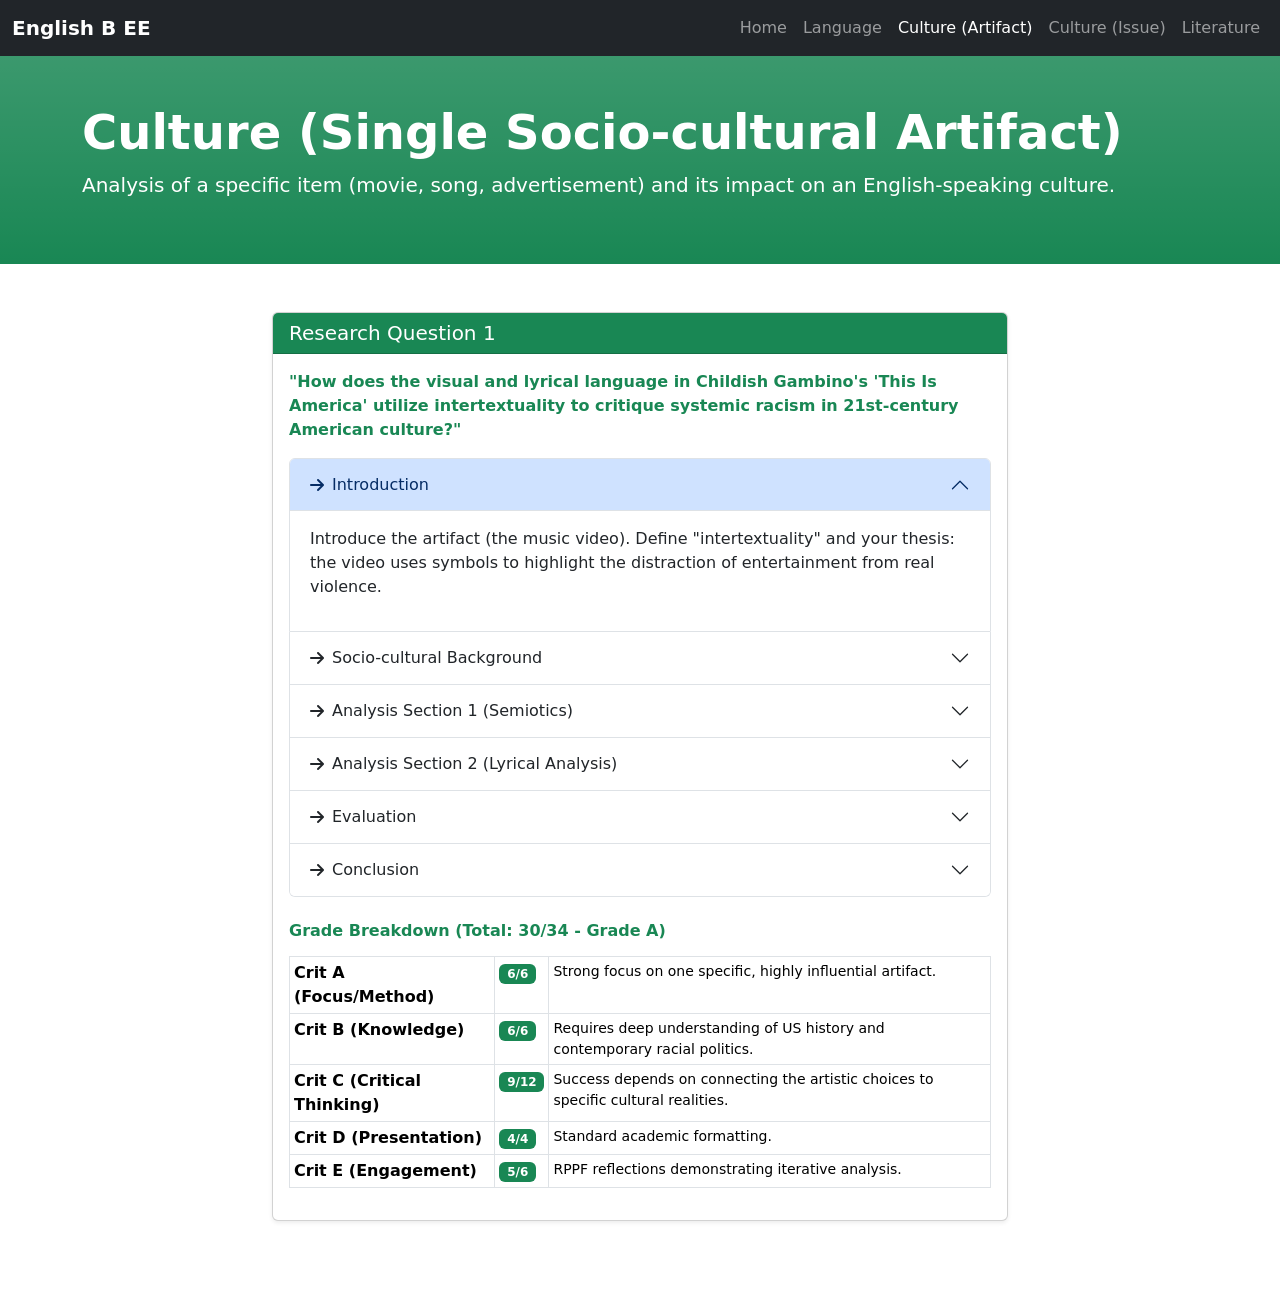
==== templates/culture-artifact.html @ 12790756 "updated" ====
<!doctype html>
<html lang="en">
<head>
    <meta charset="utf-8">
    <meta name="viewport" content="width=device-width, initial-scale=1">
    <title>Culture (Single Socio-cultural Artifact) - English B EE</title>
    <link href="https://cdn.jsdelivr.net/npm/bootstrap@5.0.2/dist/css/bootstrap.min.css" rel="stylesheet">
    <link rel="stylesheet" href="https://cdnjs.cloudflare.com/ajax/libs/font-awesome/6.0.0/css/all.min.css">
    <link rel="stylesheet" href="styles.css">
</head>
<body>

<!-- Navigation -->
<nav class="navbar navbar-expand-lg navbar-dark bg-dark sticky-top">
  <div class="container-fluid">
    <a class="navbar-brand" href="index.html"><strong>English B EE</strong></a>
    <button class="navbar-toggler" type="button" data-bs-toggle="collapse" data-bs-target="#navbarNav">
      <span class="navbar-toggler-icon"></span>
    </button>
    <div class="collapse navbar-collapse" id="navbarNav">
      <ul class="navbar-nav ms-auto">
        <li class="nav-item"><a class="nav-link" href="index.html">Home</a></li>
        <li class="nav-item"><a class="nav-link" href="language.html">Language</a></li>
        <li class="nav-item"><a class="nav-link active" href="culture_artifact.html">Culture (Artifact)</a></li>
        <li class="nav-item"><a class="nav-link" href="culture_issue.html">Culture (Issue)</a></li>
        <li class="nav-item"><a class="nav-link" href="literature.html">Literature</a></li>
      </ul>
    </div>
  </div>
</nav>

<!-- Header -->
<div class="bg-success bg-gradient text-white py-5">
  <div class="container">
    <h1 class="display-5 fw-bold">Culture (Single Socio-cultural Artifact)</h1>
    <p class="lead">Analysis of a specific item (movie, song, advertisement) and its impact on an English-speaking culture.</p>
  </div>
</div>

<!-- Main Content -->
<div class="container my-5">
  <div class="row">
    <div class="col-lg-8 mx-auto">

      <!-- RQ 1 -->
      <div class="card mb-4 shadow-sm">
        <div class="card-header bg-success text-white">
          <h5 class="mb-0">Research Question 1</h5>
        </div>
        <div class="card-body">
          <p class="fw-bold text-success mb-3">"How does the visual and lyrical language in Childish Gambino's 'This Is America' utilize intertextuality to critique systemic racism in 21st-century American culture?"</p>
          
          <div class="accordion" id="rq1Accordion">
            <!-- Introduction -->
            <div class="accordion-item">
              <h2 class="accordion-header">
                <button class="accordion-button" type="button" data-bs-toggle="collapse" data-bs-target="#rq1-intro">
                  <i class="fas fa-arrow-right me-2"></i> Introduction
                </button>
              </h2>
              <div id="rq1-intro" class="accordion-collapse collapse show" data-bs-parent="#rq1Accordion">
                <div class="accordion-body">
                  <p>Introduce the artifact (the music video). Define "intertextuality" and your thesis: the video uses symbols to highlight the distraction of entertainment from real violence.</p>
                </div>
              </div>
            </div>

            <!-- Background -->
            <div class="accordion-item">
              <h2 class="accordion-header">
                <button class="accordion-button collapsed" type="button" data-bs-toggle="collapse" data-bs-target="#rq1-bg">
                  <i class="fas fa-arrow-right me-2"></i> Socio-cultural Background
                </button>
              </h2>
              <div id="rq1-bg" class="accordion-collapse collapse" data-bs-parent="#rq1Accordion">
                <div class="accordion-body">
                  <p>Provide context on US racial tensions and the history of racial caricatures (like Jim Crow) as they relate to the video's imagery.</p>
                </div>
              </div>
            </div>

            <!-- Analysis 1 -->
            <div class="accordion-item">
              <h2 class="accordion-header">
                <button class="accordion-button collapsed" type="button" data-bs-toggle="collapse" data-bs-target="#rq1-analysis1">
                  <i class="fas fa-arrow-right me-2"></i> Analysis Section 1 (Semiotics)
                </button>
              </h2>
              <div id="rq1-analysis1" class="accordion-collapse collapse" data-bs-parent="#rq1Accordion">
                <div class="accordion-body">
                  <p>Analyze visual symbols (the cars, the specific poses, the background chaos) as a "visual language."</p>
                </div>
              </div>
            </div>

            <!-- Analysis 2 -->
            <div class="accordion-item">
              <h2 class="accordion-header">
                <button class="accordion-button collapsed" type="button" data-bs-toggle="collapse" data-bs-target="#rq1-analysis2">
                  <i class="fas fa-arrow-right me-2"></i> Analysis Section 2 (Lyrical Analysis)
                </button>
              </h2>
              <div id="rq1-analysis2" class="accordion-collapse collapse" data-bs-parent="#rq1Accordion">
                <div class="accordion-body">
                  <p>Contrast the upbeat "African-inspired" melodies with the aggressive, violent lyrical interruptions. Analyze specific metaphors like "Gucci on my indoor."</p>
                </div>
              </div>
            </div>

            <!-- Evaluation -->
            <div class="accordion-item">
              <h2 class="accordion-header">
                <button class="accordion-button collapsed" type="button" data-bs-toggle="collapse" data-bs-target="#rq1-eval">
                  <i class="fas fa-arrow-right me-2"></i> Evaluation
                </button>
              </h2>
              <div id="rq1-eval" class="accordion-collapse collapse" data-bs-parent="#rq1Accordion">
                <div class="accordion-body">
                  <p>Discuss the reception of the video by the English-speaking public and its role in the modern cultural conversation.</p>
                </div>
              </div>
            </div>

            <!-- Conclusion -->
            <div class="accordion-item">
              <h2 class="accordion-header">
                <button class="accordion-button collapsed" type="button" data-bs-toggle="collapse" data-bs-target="#rq1-conclusion">
                  <i class="fas fa-arrow-right me-2"></i> Conclusion
                </button>
              </h2>
              <div id="rq1-conclusion" class="accordion-collapse collapse" data-bs-parent="#rq1Accordion">
                <div class="accordion-body">
                  <p>Evaluate if the artifact successfully used language and imagery to provoke a specific cultural shift in the US.</p>
                </div>
              </div>
            </div>
          </div>

          <!-- Grade Breakdown -->
          <div class="mt-4">
            <h6 class="fw-bold text-success">Grade Breakdown (Total: 30/34 - Grade A)</h6>
            <div class="table-responsive">
              <table class="table table-sm table-bordered mt-2">
                <tbody>
                  <tr>
                    <td><strong>Crit A (Focus/Method)</strong></td>
                    <td><span class="badge bg-success">6/6</span></td>
                    <td class="small">Strong focus on one specific, highly influential artifact.</td>
                  </tr>
                  <tr>
                    <td><strong>Crit B (Knowledge)</strong></td>
                    <td><span class="badge bg-success">6/6</span></td>
                    <td class="small">Requires deep understanding of US history and contemporary racial politics.</td>
                  </tr>
                  <tr>
                    <td><strong>Crit C (Critical Thinking)</strong></td>
                    <td><span class="badge bg-success">9/12</span></td>
                    <td class="small">Success depends on connecting the artistic choices to specific cultural realities.</td>
                  </tr>
                  <tr>
                    <td><strong>Crit D (Presentation)</strong></td>
                    <td><span class="badge bg-success">4/4</span></td>
                    <td class="small">Standard academic formatting.</td>
                  </tr>
                  <tr>
                    <td><strong>Crit E (Engagement)</strong></td>
                    <td><span class="badge bg-success">5/6</span></td>
                    <td class="small">RPPF reflections demonstrating iterative analysis.</td>
                  </tr>
                </tbody>
              </table>
            </div>
          </div>
        </div>
      </div>

    </div>
  </div>
</div>

<script src="https://cdn.jsdelivr.net/npm/bootstrap@5.0.2/dist/js/bootstrap.bundle.min.js"></script>
</body>
</html>
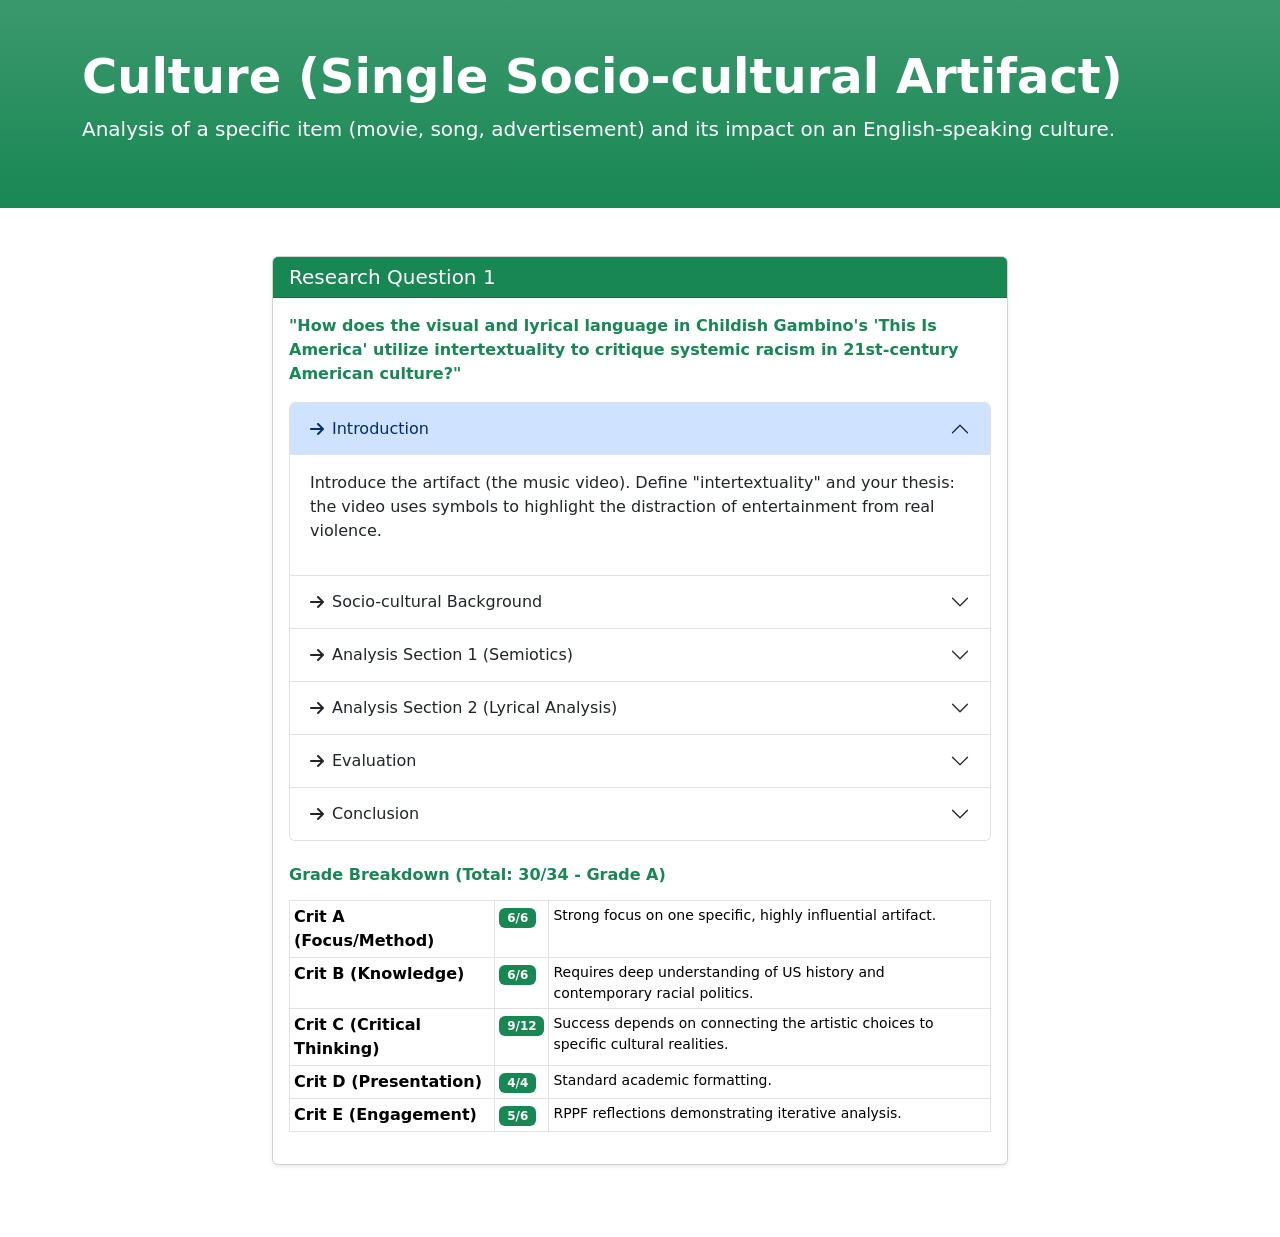
==== commit 3821cb83: "updated" ====
--- a/templates/culture-artifact.html
+++ b/templates/culture-artifact.html
@@ -9,25 +9,6 @@
     <link rel="stylesheet" href="styles.css">
 </head>
 <body>
-
-<!-- Navigation -->
-<nav class="navbar navbar-expand-lg navbar-dark bg-dark sticky-top">
-  <div class="container-fluid">
-    <a class="navbar-brand" href="index.html"><strong>English B EE</strong></a>
-    <button class="navbar-toggler" type="button" data-bs-toggle="collapse" data-bs-target="#navbarNav">
-      <span class="navbar-toggler-icon"></span>
-    </button>
-    <div class="collapse navbar-collapse" id="navbarNav">
-      <ul class="navbar-nav ms-auto">
-        <li class="nav-item"><a class="nav-link" href="index.html">Home</a></li>
-        <li class="nav-item"><a class="nav-link" href="language.html">Language</a></li>
-        <li class="nav-item"><a class="nav-link active" href="culture_artifact.html">Culture (Artifact)</a></li>
-        <li class="nav-item"><a class="nav-link" href="culture_issue.html">Culture (Issue)</a></li>
-        <li class="nav-item"><a class="nav-link" href="literature.html">Literature</a></li>
-      </ul>
-    </div>
-  </div>
-</nav>
 
 <!-- Header -->
 <div class="bg-success bg-gradient text-white py-5">
